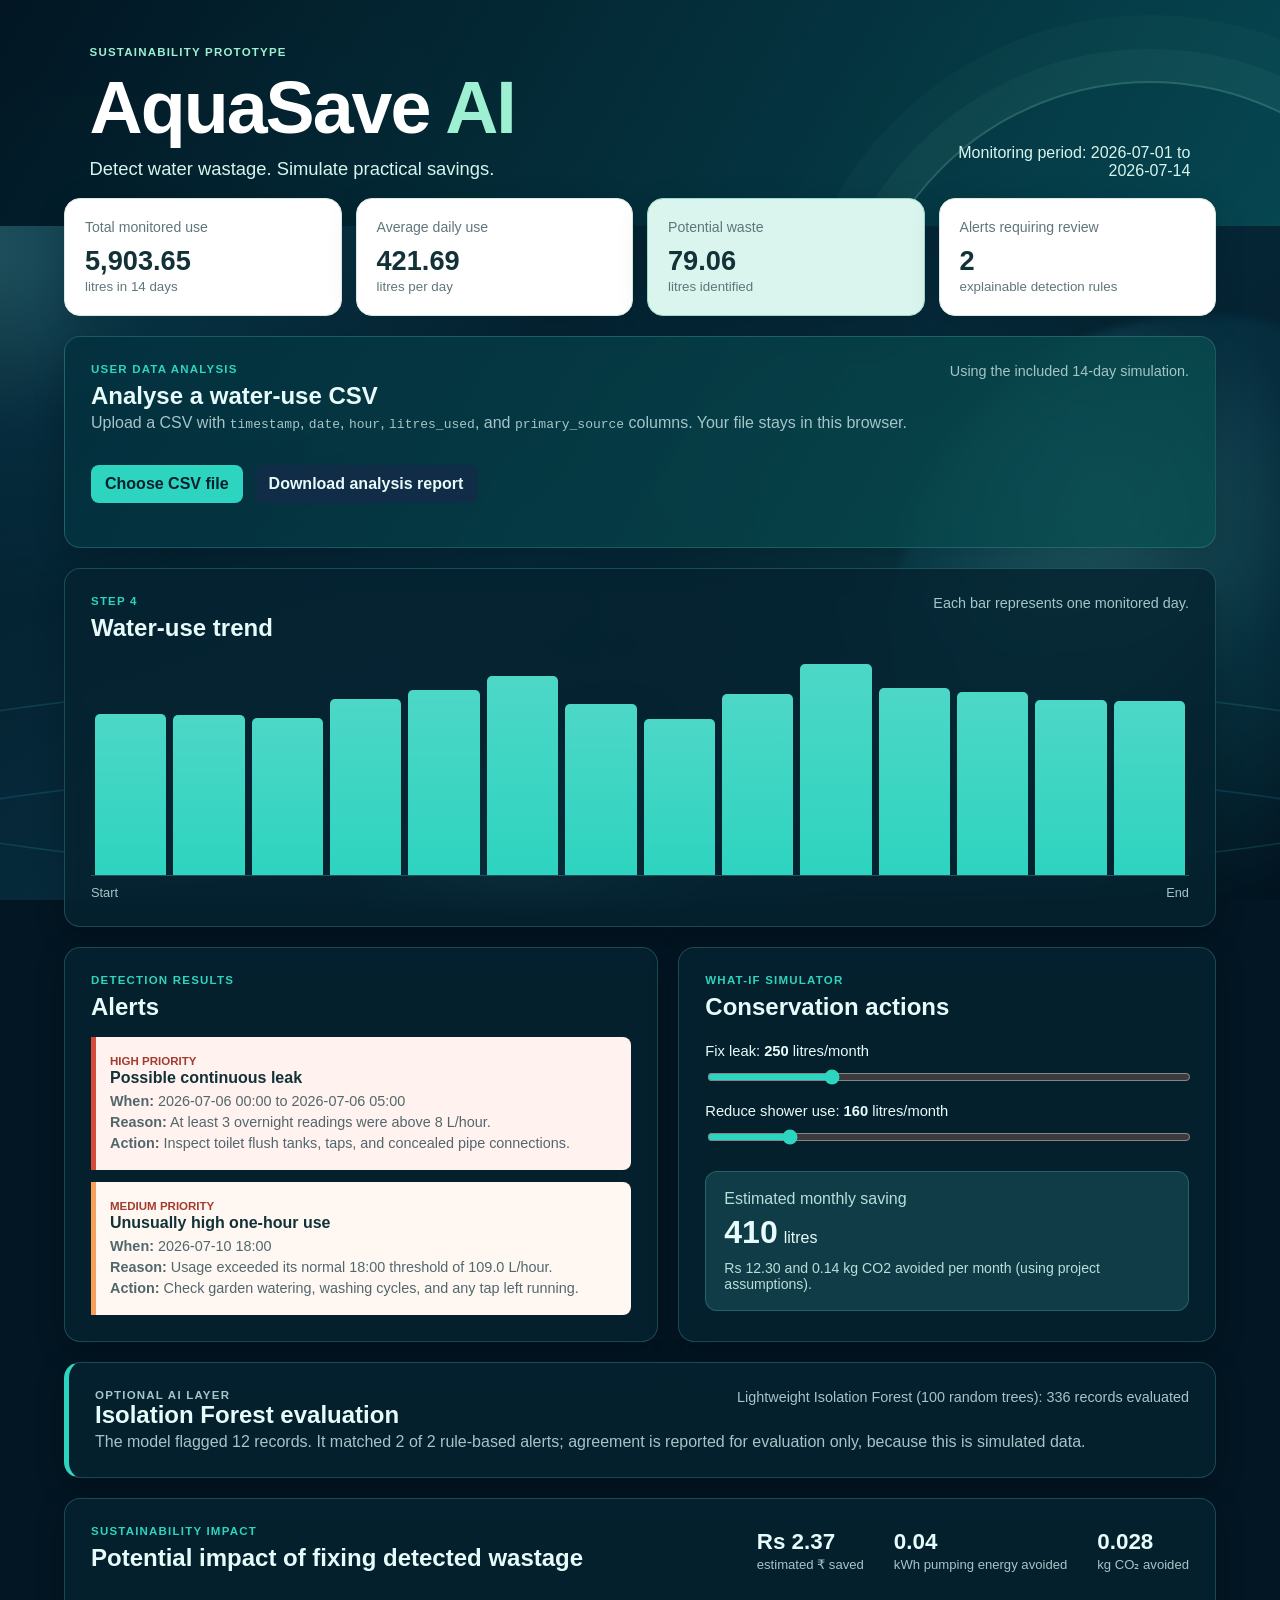
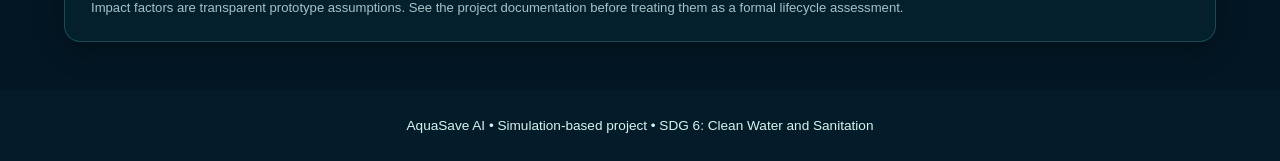
==== web/index.html @ decf7b9e "Add files via upload" ====
<!doctype html>
<html lang="en">
  <head>
    <meta charset="utf-8" />
    <meta name="viewport" content="width=device-width, initial-scale=1" />
    <title>AquaSave AI | Water Wastage Detector</title>
    <meta name="description" content="A lightweight water-wastage detection and conservation simulator." />
    <link rel="stylesheet" href="styles.css" />
  </head>
  <body>
    <div class="water-background" aria-hidden="true">
      <span class="water-orb orb-one"></span>
      <span class="water-orb orb-two"></span>
      <span class="water-orb orb-three"></span>
      <span class="wave wave-one"></span>
      <span class="wave wave-two"></span>
      <span class="ripple-ring ring-one"></span>
      <span class="ripple-ring ring-two"></span>
      <span class="ripple-ring ring-three"></span>
    </div>
    <header class="hero">
      <div>
        <p class="eyebrow">SUSTAINABILITY PROTOTYPE</p>
        <h1>AquaSave <span>AI</span></h1>
        <p class="tagline">Detect water wastage. Simulate practical savings.</p>
      </div>
      <p class="monitoring" id="monitoring-period"></p>
    </header>

    <main>
      <section class="metrics" aria-label="Monitoring summary">
        <article><p>Total monitored use</p><strong id="total-use">—</strong><small>litres in 14 days</small></article>
        <article><p>Average daily use</p><strong id="daily-use">—</strong><small>litres per day</small></article>
        <article class="highlight"><p>Potential waste</p><strong id="potential-waste">—</strong><small>litres identified</small></article>
        <article><p>Alerts requiring review</p><strong id="alert-count">—</strong><small>explainable detection rules</small></article>
      </section>

      <section class="panel upload-panel">
        <div class="section-heading"><div><p class="eyebrow">USER DATA ANALYSIS</p><h2>Analyse a water-use CSV</h2></div><p id="upload-status">Using the included 14-day simulation.</p></div>
        <p class="upload-help">Upload a CSV with <code>timestamp</code>, <code>date</code>, <code>hour</code>, <code>litres_used</code>, and <code>primary_source</code> columns. Your file stays in this browser.</p>
        <div class="upload-actions"><label class="file-label" for="csv-upload">Choose CSV file</label><input id="csv-upload" type="file" accept=".csv,text/csv" /><button id="download-report" type="button">Download analysis report</button></div>
      </section>

      <section class="panel">
        <div class="section-heading"><div><p class="eyebrow">STEP 4</p><h2>Water-use trend</h2></div><p>Each bar represents one monitored day.</p></div>
        <div class="bar-chart" id="daily-chart" aria-label="Daily water-use chart"></div>
        <div class="chart-axis"><span>Start</span><span>End</span></div>
      </section>

      <section class="two-columns">
        <article class="panel">
          <div class="section-heading"><div><p class="eyebrow">DETECTION RESULTS</p><h2>Alerts</h2></div></div>
          <div id="alerts"></div>
        </article>
        <article class="panel simulator">
          <div class="section-heading"><div><p class="eyebrow">WHAT-IF SIMULATOR</p><h2>Conservation actions</h2></div></div>
          <label>Fix leak: <strong id="leak-value">0</strong> litres/month
            <input id="leak-slider" type="range" min="0" max="1000" value="250" step="10" />
          </label>
          <label>Reduce shower use: <strong id="shower-value">0</strong> litres/month
            <input id="shower-slider" type="range" min="0" max="1000" value="160" step="10" />
          </label>
          <div class="simulation-result">
            <p>Estimated monthly saving</p><strong id="simulation-litres">—</strong><span>litres</span>
            <p id="simulation-impact"></p>
          </div>
        </article>
      </section>

      <section class="panel ai-panel" id="ai-panel">
        <div class="section-heading"><div><p class="eyebrow">OPTIONAL AI LAYER</p><h2>Isolation Forest evaluation</h2></div><p id="ai-status">Loading model comparison...</p></div>
        <p id="ai-summary"></p>
      </section>

      <section class="panel impact">
        <div><p class="eyebrow">SUSTAINABILITY IMPACT</p><h2>Potential impact of fixing detected wastage</h2></div>
        <div class="impact-grid"><p><strong id="cost-impact">—</strong><span>estimated ₹ saved</span></p><p><strong id="energy-impact">—</strong><span>kWh pumping energy avoided</span></p><p><strong id="co2-impact">—</strong><span>kg CO₂ avoided</span></p></div>
        <small>Impact factors are transparent prototype assumptions. See the project documentation before treating them as a formal lifecycle assessment.</small>
      </section>
    </main>
    <footer>AquaSave AI • Simulation-based project • SDG 6: Clean Water and Sanitation</footer>
    <script src="dashboard_data.js"></script>
    <script src="ai_analysis_data.js"></script>
    <script src="app.js"></script>
  </body>
</html>
---- web/styles.css ----
:root { --ink:#e7fbfa; --muted:#a4c5c9; --aqua:#2dd4bf; --navy:#041b2a; --mint:#123f4a; --paper:#031623; --line:#255261; --orange:#f5a15a; }
* { box-sizing:border-box; }
body { margin:0; color:var(--ink); font-family:Arial, sans-serif; background:#031623; overflow-x:hidden; }
.water-background { position:fixed; inset:0; z-index:-1; overflow:hidden; pointer-events:none; background:radial-gradient(circle at 20% 12%,rgba(31,154,183,.26),transparent 28%),radial-gradient(circle at 78% 72%,rgba(45,212,191,.15),transparent 31%),linear-gradient(145deg,#031623 0%,#062a3b 52%,#02131f 100%); }
.water-orb { position:absolute; display:block; width:42vw; aspect-ratio:1; border-radius:50%; filter:blur(4px); opacity:.38; background:radial-gradient(circle at 34% 30%,rgba(123,241,243,.62),rgba(20,146,178,.28) 36%,rgba(13,148,136,.01) 70%); animation:drift 18s ease-in-out infinite alternate; }
.orb-one { left:-16vw; top:10vh; }.orb-two { right:-18vw; top:35vh; width:48vw; animation-duration:23s; animation-delay:-7s; }.orb-three { left:28vw; bottom:-24vw; width:38vw; animation-duration:20s; animation-delay:-12s; }
.wave { position:absolute; left:-15%; width:130%; height:210px; border-radius:50%; border:2px solid rgba(80,235,226,.18); opacity:.7; animation:wave-drift 16s linear infinite; }.wave-one { bottom:2vh; }.wave-two { bottom:-70px; border-color:rgba(56,189,248,.22); animation-duration:22s; animation-direction:reverse; }
@keyframes drift { from { transform:translate3d(-2%,0,0) scale(.94); } to { transform:translate3d(5%,-5%,0) scale(1.09); } }
@keyframes wave-drift { from { transform:translateX(-4%) rotate(-2deg); } 50% { transform:translateX(3%) rotate(2deg); } to { transform:translateX(-4%) rotate(-2deg); } }
.ripple-ring { position:absolute; width:34px; height:34px; border:2px solid rgba(104,240,235,.52); border-radius:50%; opacity:0; animation:open-ripple 9s ease-out infinite; }.ring-one { left:18%; top:24%; }.ring-two { right:22%; top:56%; animation-delay:-3s; border-color:rgba(88,194,255,.45); }.ring-three { left:54%; top:76%; animation-delay:-6s; border-color:rgba(45,212,191,.38); }
@keyframes open-ripple { 0% { transform:scale(.2); opacity:0; } 9% { opacity:.75; } 64% { opacity:.13; } 100% { transform:scale(20); opacity:0; } }
.click-ripple { position:fixed; width:18px; height:18px; margin:-9px 0 0 -9px; border:2px solid rgba(13,148,136,.55); border-radius:50%; pointer-events:none; z-index:20; animation:click-ripple 1.1s ease-out forwards; }
@keyframes click-ripple { from { transform:scale(.2); opacity:.8; } to { transform:scale(14); opacity:0; } }
@media (prefers-reduced-motion:reduce) { .water-orb,.wave { animation:none; } }
.hero { min-height:210px; padding:46px max(7vw,24px); display:flex; justify-content:space-between; gap:24px; align-items:flex-end; color:white; background:linear-gradient(120deg,rgba(2,22,35,.97),rgba(6,72,82,.94)); position:relative; overflow:hidden; }
.hero::after { content:""; position:absolute; width:46vw; height:46vw; right:-13vw; bottom:-35vw; border:2px solid rgba(157,240,210,.22); border-radius:50%; box-shadow:0 0 0 32px rgba(157,240,210,.04),0 0 0 66px rgba(157,240,210,.025); animation:hero-ripple 7s ease-in-out infinite; }.hero > * { position:relative; z-index:1; } @keyframes hero-ripple { 50% { transform:scale(1.09); opacity:.7; } }
h1,h2,p { margin-top:0; } h1 { margin-bottom:8px; font-size:clamp(2.4rem,6vw,4.6rem); letter-spacing:-2px; } h1 span { color:#9df0d2; } h2 { margin-bottom:4px; } .tagline { margin:0; font-size:1.15rem; color:#d7f5ee; }.monitoring { max-width:250px; margin:0; color:#d7f5ee; text-align:right; }.eyebrow { margin-bottom:7px; color:var(--aqua); font-size:.72rem; font-weight:bold; letter-spacing:1.2px; }.hero .eyebrow { color:#9df0d2; }
main { max-width:1200px; margin:0 auto; padding:34px 24px 48px; }.metrics { display:grid; grid-template-columns:repeat(4,1fr); gap:14px; margin-top:-62px; }.metrics article,.panel { background:rgba(5,35,48,.82); backdrop-filter:blur(12px); border:1px solid rgba(86,185,191,.28); border-radius:16px; box-shadow:0 8px 30px rgba(0,0,0,.22); }.metrics article { padding:20px; }.metrics p { margin-bottom:10px; color:var(--muted); font-size:.88rem; }.metrics strong { display:block; font-size:1.7rem; }.metrics small { color:var(--muted); }.metrics .highlight { background:rgba(12,73,79,.87); border-color:rgba(87,218,196,.5); }
.metrics article { background:white; border-color:#d9e9e5; box-shadow:0 8px 30px rgba(0,0,0,.16); }.metrics p,.metrics small { color:#60767b; }.metrics strong { color:#123238; }.metrics .highlight { background:#d9f5ed; border-color:#9bdcc9; }
.panel { padding:26px; margin-top:20px; }.section-heading { display:flex; justify-content:space-between; gap:16px; align-items:start; }.section-heading > p { color:var(--muted); font-size:.9rem; }.bar-chart { height:230px; display:flex; align-items:end; gap:7px; padding:18px 4px 0; border-bottom:1px solid var(--line); }.bar { flex:1; min-width:10px; background:linear-gradient(#4dd7c7,var(--aqua)); border-radius:5px 5px 0 0; position:relative; }.bar:hover::after { content:attr(data-label); position:absolute; bottom:100%; left:50%; transform:translateX(-50%); white-space:nowrap; background:var(--ink); color:white; font-size:.72rem; padding:6px; border-radius:4px; }.chart-axis { display:flex; justify-content:space-between; color:var(--muted); font-size:.8rem; margin-top:9px; }.two-columns { display:grid; grid-template-columns:1.05fr .95fr; gap:20px; }.two-columns .panel { min-width:0; }
.upload-panel { background:linear-gradient(120deg,rgba(4,48,62,.9),rgba(8,78,79,.78)); }.upload-help { color:var(--muted); margin-bottom:15px; }.upload-actions { display:flex; gap:12px; align-items:center; flex-wrap:wrap; }.upload-actions input { position:absolute; width:1px; height:1px; overflow:hidden; clip:rect(1px,1px,1px,1px); }.file-label, .upload-actions button { border:0; border-radius:8px; padding:10px 14px; font:inherit; font-weight:bold; cursor:pointer; background:var(--aqua); color:#03212c; }.upload-actions button { background:#102c46; color:#e7fbfa; }.ai-panel { border-left:5px solid var(--aqua); }.ai-panel p { color:var(--muted); margin-bottom:0; }
.alert { border-left:5px solid var(--orange); padding:14px; margin-top:12px; background:#fff8f2; border-radius:0 8px 8px 0; color:#123238; }.alert.high { border-color:#d64b3a; background:#fff2ef; }.alert h3 { margin:0 0 6px; font-size:1rem; color:#123238; }.alert p { margin:5px 0; color:#52676d; font-size:.9rem; }.alert .badge { color:#a33b2f; font-size:.72rem; font-weight:bold; text-transform:uppercase; }
label { display:block; margin:18px 0; font-size:.92rem; } input { display:block; width:100%; margin-top:10px; accent-color:var(--aqua); }.simulation-result { background:rgba(18,63,74,.92); border:1px solid rgba(84,205,190,.28); border-radius:12px; padding:18px; margin-top:26px; }.simulation-result p { margin-bottom:6px; color:#b8ded9; }.simulation-result strong { font-size:2rem; }.simulation-result span { margin-left:6px; }.simulation-result #simulation-impact { margin:9px 0 0; font-size:.88rem; }
.impact { display:flex; justify-content:space-between; gap:24px; align-items:center; flex-wrap:wrap; }.impact-grid { display:flex; gap:30px; }.impact-grid p { margin:0; }.impact-grid strong { display:block; font-size:1.4rem; }.impact-grid span,.impact small { color:var(--muted); font-size:.82rem; } footer { padding:28px; text-align:center; color:#d7f5ee; background:var(--navy); font-size:.85rem; }
@media (max-width:760px) { .hero { align-items:start; flex-direction:column; }.monitoring { text-align:left; }.metrics { grid-template-columns:repeat(2,1fr); margin-top:-30px; }.two-columns { grid-template-columns:1fr; }.impact-grid { width:100%; justify-content:space-between; gap:12px; }.impact-grid strong { font-size:1.1rem; } }
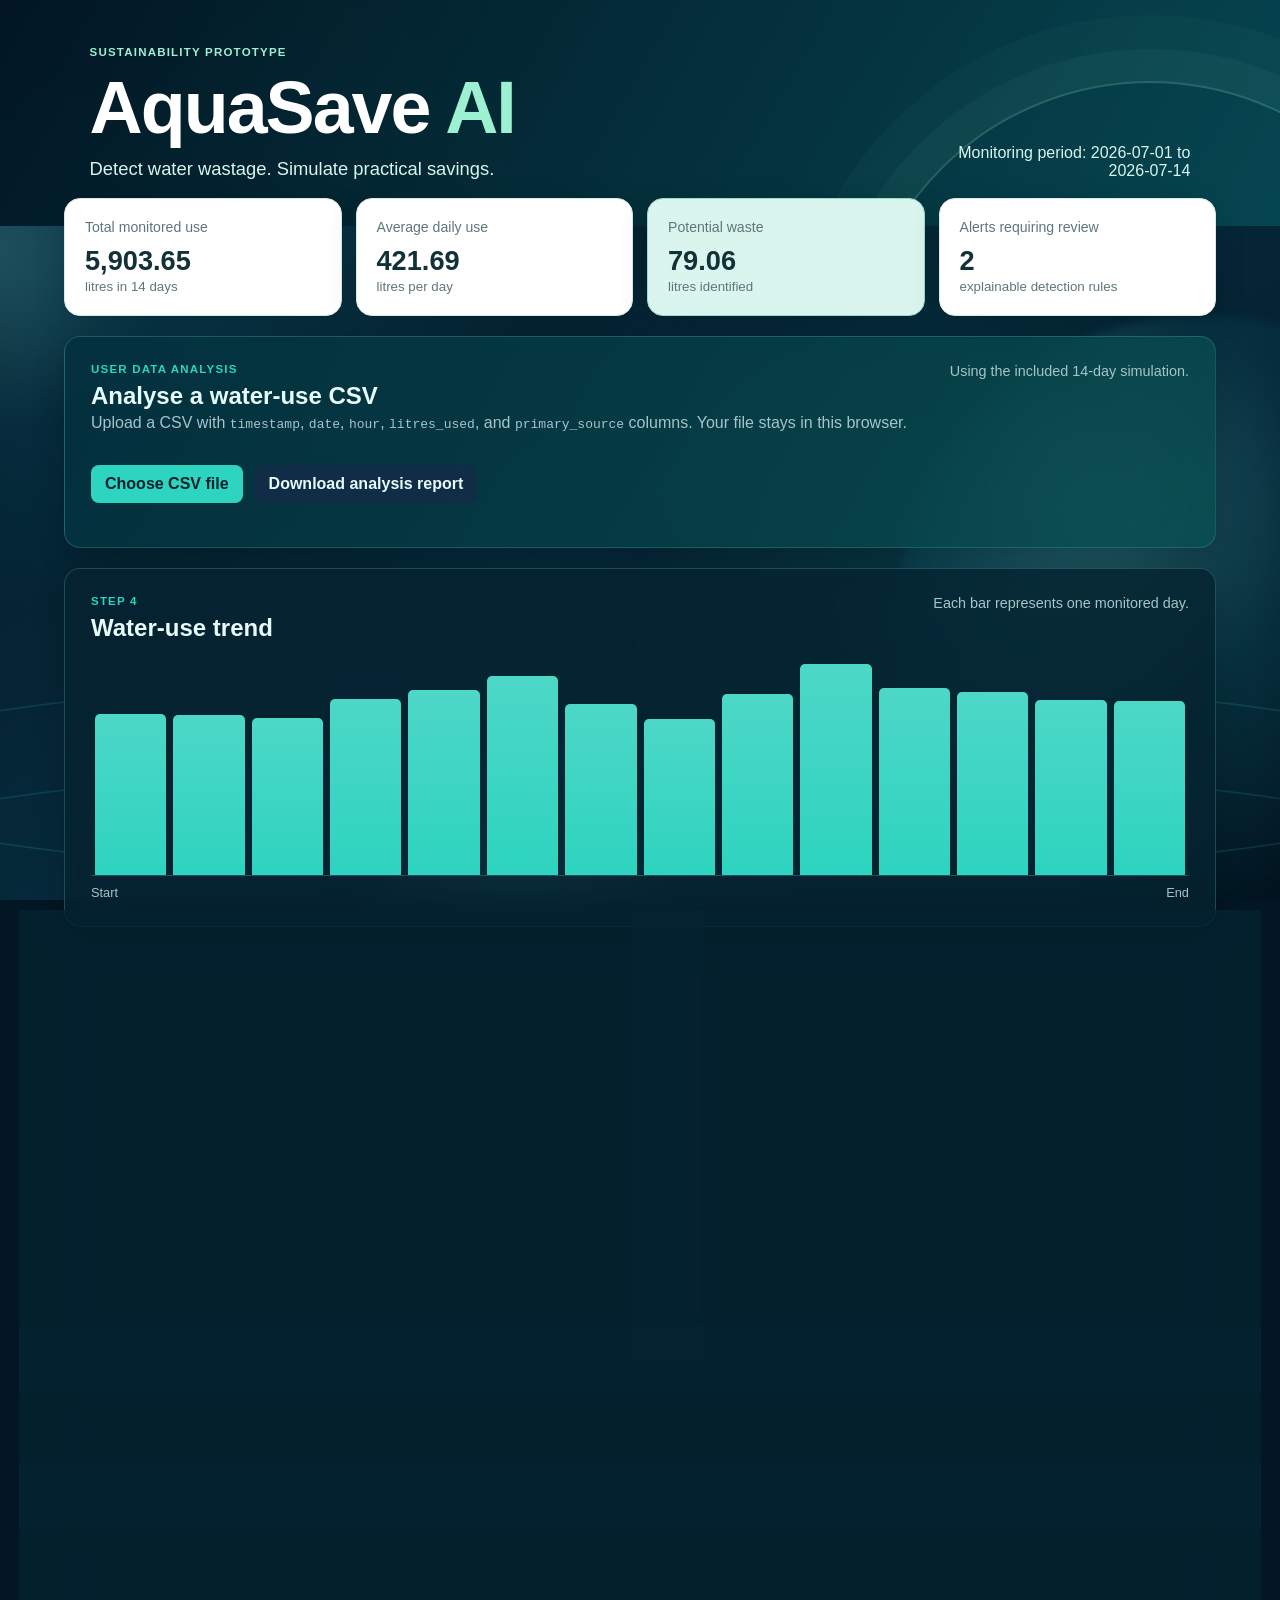
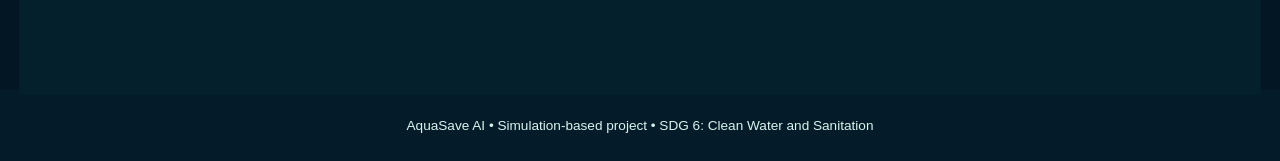
==== commit e048209b: "Update index.html" ====
--- a/web/index.html
+++ b/web/index.html
@@ -3,6 +3,8 @@
   <head>
     <meta charset="utf-8" />
     <meta name="viewport" content="width=device-width, initial-scale=1" />
+    <link rel="icon" href="https://img.freepik.com/premium-psd/single-water-drop-black_68880-213054.jpg"> 
+    <!--Favicon: to display title icon in the title of the webpage-->
     <title>AquaSave AI | Water Wastage Detector</title>
     <meta name="description" content="A lightweight water-wastage detection and conservation simulator." />
     <link rel="stylesheet" href="styles.css" />
